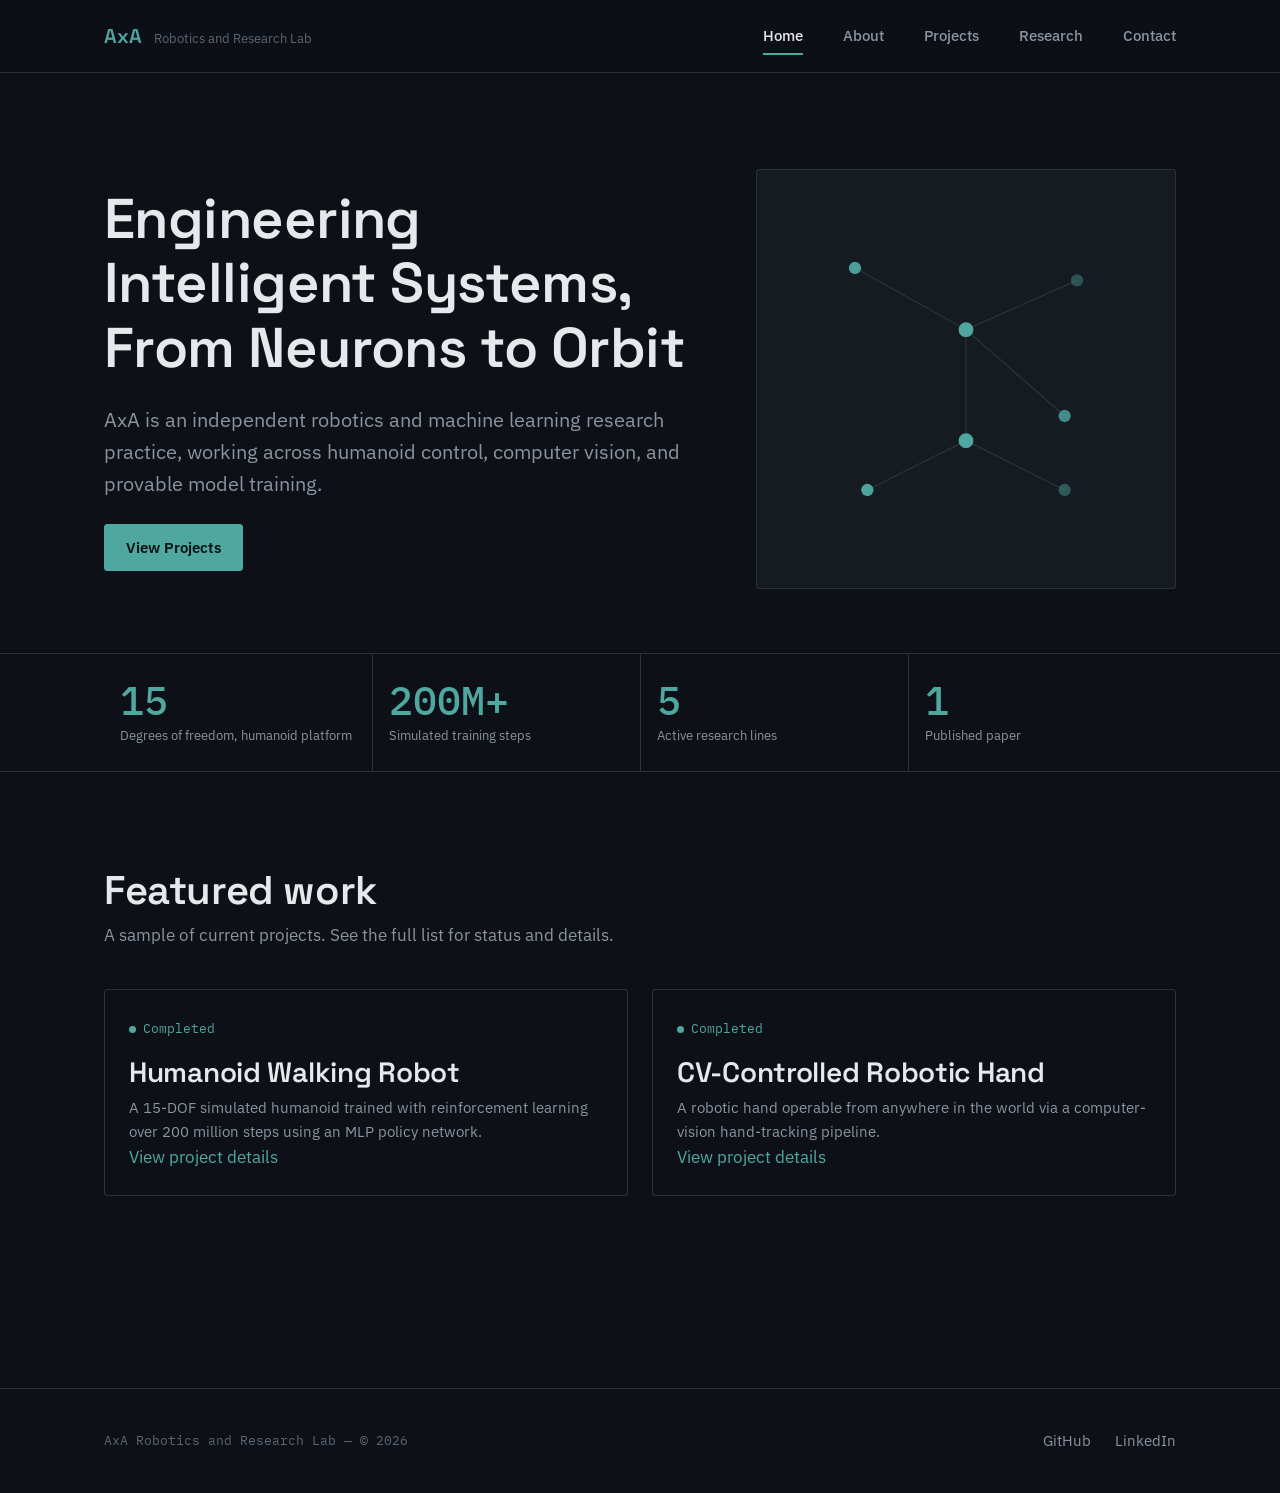
==== index.html @ cd4d795a "Initial commit: design system, home page, projects page" ====
<!DOCTYPE html>
<html lang="en">
<head>
  <meta charset="UTF-8">
  <meta name="viewport" content="width=device-width, initial-scale=1.0">
  <title>AxA Robotics and Research Lab</title>
  <meta name="description" content="AxA Robotics and Research Lab — engineering intelligent systems across humanoid robotics, computer vision, and provable machine learning.">
  <link rel="preconnect" href="https://fonts.googleapis.com">
  <link href="https://fonts.googleapis.com/css2?family=Space+Grotesk:wght@500;600;700&family=IBM+Plex+Sans:wght@400;500;600&family=IBM+Plex+Mono:wght@400;500&display=swap" rel="stylesheet">
  <link rel="stylesheet" href="css/variables.css">
  <link rel="stylesheet" href="css/base.css">
  <link rel="stylesheet" href="css/layout.css">
  <link rel="stylesheet" href="css/home.css">
</head>
<body>

  <header class="navbar">
    <div class="container">
      <a href="index.html" class="brand">
        <span class="brand-mark">AxA</span>
        <span class="brand-full">Robotics and Research Lab</span>
      </a>

      <nav aria-label="Primary">
        <ul class="nav-links" id="nav-links">
          <li><a href="index.html" aria-current="page">Home</a></li>
          <li><a href="about.html">About</a></li>
          <li><a href="projects.html">Projects</a></li>
          <li><a href="research.html">Research</a></li>
          <li><a href="contact.html">Contact</a></li>
        </ul>
      </nav>

      <button class="nav-toggle" aria-label="Toggle navigation menu" aria-expanded="false" aria-controls="nav-links">
        <span></span><span></span><span></span>
      </button>
    </div>
  </header>

  <main>
    <section class="hero">
      <div class="container">
        <div class="hero-copy">
          <h1>Engineering Intelligent Systems, From Neurons to Orbit</h1>
          <p>AxA is an independent robotics and machine learning research practice, working across humanoid control, computer vision, and provable model training.</p>
          <a href="projects.html" class="btn btn-primary">View Projects</a>
        </div>

        <div class="hero-visual" aria-hidden="true">
          <svg viewBox="0 0 300 300" xmlns="http://www.w3.org/2000/svg">
            <g stroke="#2a323c" stroke-width="1">
              <line x1="60" y1="60" x2="150" y2="110"></line>
              <line x1="150" y1="110" x2="240" y2="70"></line>
              <line x1="150" y1="110" x2="150" y2="200"></line>
              <line x1="150" y1="200" x2="70" y2="240"></line>
              <line x1="150" y1="200" x2="230" y2="240"></line>
              <line x1="150" y1="110" x2="230" y2="180"></line>
            </g>
            <g fill="#4fa8a0">
              <circle cx="60" cy="60" r="5">
                <animate attributeName="opacity" values="0.3;1;0.3" dur="3s" repeatCount="indefinite" />
              </circle>
              <circle cx="150" cy="110" r="6" />
              <circle cx="240" cy="70" r="5">
                <animate attributeName="opacity" values="1;0.3;1" dur="2.4s" repeatCount="indefinite" />
              </circle>
              <circle cx="150" cy="200" r="6" />
              <circle cx="70" cy="240" r="5">
                <animate attributeName="opacity" values="0.3;1;0.3" dur="2.8s" repeatCount="indefinite" />
              </circle>
              <circle cx="230" cy="240" r="5">
                <animate attributeName="opacity" values="1;0.3;1" dur="3.4s" repeatCount="indefinite" />
              </circle>
              <circle cx="230" cy="180" r="5">
                <animate attributeName="opacity" values="0.3;1;0.3" dur="2.1s" repeatCount="indefinite" />
              </circle>
            </g>
          </svg>
        </div>
      </div>
    </section>

    <section class="stats-ledger" aria-label="Lab statistics">
      <div class="container">
        <div class="stat">
          <span class="stat-value" data-target="15">0</span>
          <span class="stat-label">Degrees of freedom, humanoid platform</span>
        </div>
        <div class="stat">
          <span class="stat-value" data-target="200" data-suffix="M+">0</span>
          <span class="stat-label">Simulated training steps</span>
        </div>
        <div class="stat">
          <span class="stat-value" data-target="5">0</span>
          <span class="stat-label">Active research lines</span>
        </div>
        <div class="stat">
          <span class="stat-value" data-target="1">0</span>
          <span class="stat-label">Published paper</span>
        </div>
      </div>
    </section>

    <section class="section">
      <div class="container">
        <div class="section-heading">
          <h2>Featured work</h2>
          <p>A sample of current projects. See the full list for status and details.</p>
        </div>

        <div class="featured-grid">
          <article class="preview-card">
            <span class="status status--completed">Completed</span>
            <h3>Humanoid Walking Robot</h3>
            <p>A 15-DOF simulated humanoid trained with reinforcement learning over 200 million steps using an MLP policy network.</p>
            <a href="projects.html">View project details</a>
          </article>

          <article class="preview-card">
            <span class="status status--completed">Completed</span>
            <h3>CV-Controlled Robotic Hand</h3>
            <p>A robotic hand operable from anywhere in the world via a computer-vision hand-tracking pipeline.</p>
            <a href="projects.html">View project details</a>
          </article>
        </div>
      </div>
    </section>
  </main>

  <footer class="site-footer">
    <div class="container">
      <p class="footer-brand">AxA Robotics and Research Lab &mdash; &copy; 2026</p>
      <nav class="footer-links" aria-label="Social">
        <a href="https://github.com/abraaham1" target="_blank" rel="noopener">GitHub</a>
        <a href="https://linkedin.com/in/abdulrahman-iqbal01" target="_blank" rel="noopener">LinkedIn</a>
      </nav>
    </div>
  </footer>

  <script src="js/nav.js"></script>
  <script src="js/stats.js"></script>
</body>
</html>
---- css/variables.css ----
/* ==========================================================================
   AxA Robotics and Research Lab — Design Tokens
   ========================================================================== */

:root {
  /* Color — deep charcoal-blue base, not pure black. Teal = active/real work.
     Amber = in-progress/planned. Color carries meaning throughout the site. */
  --bg-base: #0d1117;
  --bg-panel: #161b22;
  --bg-panel-raised: #1c2229;
  --border-hairline: #2a323c;

  --text-primary: #e6e8eb;
  --text-secondary: #8b949e;
  --text-tertiary: #5c6672;

  --accent-teal: #4fa8a0;
  --accent-teal-dim: #3a7d77;
  --accent-amber: #d97b4f;

  --status-completed: #4fa8a0;
  --status-ongoing: #d97b4f;
  --status-planned: #5c6672;

  /* Type */
  --font-display: 'Space Grotesk', sans-serif;
  --font-body: 'IBM Plex Sans', sans-serif;
  --font-mono: 'IBM Plex Mono', monospace;

  --fs-xs: 0.8125rem;   /* 13px */
  --fs-sm: 0.9375rem;   /* 15px */
  --fs-base: 1.0625rem; /* 17px */
  --fs-md: 1.25rem;     /* 20px */
  --fs-lg: 1.75rem;     /* 28px */
  --fs-xl: 2.5rem;      /* 40px */
  --fs-xxl: 3.5rem;     /* 56px */

  /* Spacing scale */
  --space-1: 0.25rem;
  --space-2: 0.5rem;
  --space-3: 1rem;
  --space-4: 1.5rem;
  --space-5: 2.5rem;
  --space-6: 4rem;
  --space-7: 6rem;

  /* Layout */
  --content-max: 1120px;
  --content-narrow: 680px;
  --radius-sm: 3px;

  /* Motion */
  --ease-standard: cubic-bezier(0.4, 0, 0.2, 1);
  --duration-fast: 150ms;
  --duration-base: 250ms;
}

@media (prefers-reduced-motion: reduce) {
  *, *::before, *::after {
    animation-duration: 0.01ms !important;
    animation-iteration-count: 1 !important;
    transition-duration: 0.01ms !important;
    scroll-behavior: auto !important;
  }
}
---- css/base.css ----
/* ==========================================================================
   Base — resets, typography, generic element styling
   ========================================================================== */

*, *::before, *::after {
  box-sizing: border-box;
  margin: 0;
  padding: 0;
}

html {
  scroll-behavior: smooth;
}

body {
  background-color: var(--bg-base);
  color: var(--text-primary);
  font-family: var(--font-body);
  font-size: var(--fs-base);
  line-height: 1.6;
  -webkit-font-smoothing: antialiased;
}

h1, h2, h3, h4 {
  font-family: var(--font-display);
  font-weight: 600;
  line-height: 1.15;
  letter-spacing: -0.01em;
}

h1 { font-size: var(--fs-xxl); }
h2 { font-size: var(--fs-xl); }
h3 { font-size: var(--fs-lg); }
h4 { font-size: var(--fs-md); }

p {
  max-width: 62ch;
  color: var(--text-secondary);
}

a {
  color: var(--accent-teal);
  text-decoration: none;
}

a:hover {
  text-decoration: underline;
}

ul, ol {
  list-style: none;
}

img, svg {
  display: block;
  max-width: 100%;
}

button {
  font-family: inherit;
  cursor: pointer;
}

/* Visible keyboard focus everywhere — never remove this */
:focus-visible {
  outline: 2px solid var(--accent-teal);
  outline-offset: 3px;
}

/* Layout helpers */
.container {
  max-width: var(--content-max);
  margin-inline: auto;
  padding-inline: var(--space-4);
}

.section {
  padding-block: var(--space-7);
}

.section-heading {
  margin-bottom: var(--space-5);
  max-width: var(--content-narrow);
}

.section-heading p {
  margin-top: var(--space-2);
}

.visually-hidden {
  position: absolute;
  width: 1px;
  height: 1px;
  overflow: hidden;
  clip: rect(0 0 0 0);
  white-space: nowrap;
}

/* Buttons */
.btn {
  display: inline-flex;
  align-items: center;
  gap: var(--space-2);
  padding: 0.7em 1.4em;
  font-family: var(--font-body);
  font-size: var(--fs-sm);
  font-weight: 500;
  border: 1px solid var(--border-hairline);
  border-radius: var(--radius-sm);
  background: transparent;
  color: var(--text-primary);
  transition: border-color var(--duration-fast) var(--ease-standard),
              background-color var(--duration-fast) var(--ease-standard);
}

.btn:hover {
  text-decoration: none;
  border-color: var(--accent-teal);
}

.btn-primary {
  background: var(--accent-teal);
  border-color: var(--accent-teal);
  color: #06120f;
  font-weight: 600;
}

.btn-primary:hover {
  background: var(--accent-teal-dim);
  border-color: var(--accent-teal-dim);
}

/* Status indicator — dot + label, used across Projects/Research cards */
.status {
  display: inline-flex;
  align-items: center;
  gap: 0.5em;
  font-family: var(--font-mono);
  font-size: var(--fs-xs);
  color: var(--text-secondary);
}

.status::before {
  content: '';
  width: 7px;
  height: 7px;
  border-radius: 50%;
  background: currentColor;
  flex-shrink: 0;
}

.status--completed { color: var(--status-completed); }
.status--ongoing { color: var(--status-ongoing); }
.status--planned { color: var(--status-planned); }

@media (max-width: 768px) {
  :root {
    --fs-xxl: 2.5rem;
    --fs-xl: 1.9rem;
    --fs-lg: 1.4rem;
  }
  .section { padding-block: var(--space-6); }
}
---- css/layout.css ----
/* ==========================================================================
   Layout — navbar, footer, shared page chrome
   ========================================================================== */

.navbar {
  position: sticky;
  top: 0;
  z-index: 100;
  background: rgba(13, 17, 23, 0.92);
  backdrop-filter: blur(8px);
  border-bottom: 1px solid var(--border-hairline);
}

.navbar .container {
  display: flex;
  align-items: center;
  justify-content: space-between;
  height: 72px;
}

.brand {
  display: flex;
  align-items: baseline;
  gap: 0.6em;
  font-family: var(--font-display);
  font-size: var(--fs-md);
  font-weight: 600;
  color: var(--text-primary);
}

.brand:hover {
  text-decoration: none;
}

.brand-mark {
  color: var(--accent-teal);
}

.brand-full {
  font-family: var(--font-body);
  font-size: var(--fs-xs);
  font-weight: 400;
  color: var(--text-tertiary);
  display: none;
}

@media (min-width: 640px) {
  .brand-full { display: inline; }
}

.nav-links {
  display: flex;
  gap: var(--space-5);
}

.nav-links a {
  color: var(--text-secondary);
  font-size: var(--fs-sm);
  font-weight: 500;
  padding-block: var(--space-2);
  border-bottom: 2px solid transparent;
  transition: color var(--duration-fast) var(--ease-standard),
              border-color var(--duration-fast) var(--ease-standard);
}

.nav-links a:hover {
  color: var(--text-primary);
  text-decoration: none;
}

.nav-links a[aria-current="page"] {
  color: var(--text-primary);
  border-bottom-color: var(--accent-teal);
}

.nav-toggle {
  display: none;
  flex-direction: column;
  justify-content: center;
  gap: 5px;
  width: 40px;
  height: 40px;
  background: transparent;
  border: none;
}

.nav-toggle span {
  display: block;
  height: 2px;
  width: 100%;
  background: var(--text-primary);
  transition: transform var(--duration-base) var(--ease-standard),
              opacity var(--duration-base) var(--ease-standard);
}

.nav-toggle[aria-expanded="true"] span:nth-child(1) {
  transform: translateY(7px) rotate(45deg);
}
.nav-toggle[aria-expanded="true"] span:nth-child(2) {
  opacity: 0;
}
.nav-toggle[aria-expanded="true"] span:nth-child(3) {
  transform: translateY(-7px) rotate(-45deg);
}

@media (max-width: 768px) {
  .nav-toggle {
    display: flex;
  }

  .nav-links {
    position: absolute;
    top: 72px;
    left: 0;
    right: 0;
    flex-direction: column;
    gap: 0;
    background: var(--bg-panel);
    border-bottom: 1px solid var(--border-hairline);
    max-height: 0;
    overflow: hidden;
    transition: max-height var(--duration-base) var(--ease-standard);
  }

  .nav-links.is-open {
    max-height: 320px;
  }

  .nav-links a {
    padding: var(--space-3) var(--space-4);
    border-bottom: 1px solid var(--border-hairline);
    width: 100%;
  }

  .nav-links a[aria-current="page"] {
    border-left: 3px solid var(--accent-teal);
    border-bottom: 1px solid var(--border-hairline);
  }
}

/* Footer */
.site-footer {
  border-top: 1px solid var(--border-hairline);
  padding-block: var(--space-5);
  margin-top: var(--space-7);
}

.site-footer .container {
  display: flex;
  flex-wrap: wrap;
  align-items: center;
  justify-content: space-between;
  gap: var(--space-3);
}

.footer-brand {
  font-family: var(--font-mono);
  font-size: var(--fs-xs);
  color: var(--text-tertiary);
}

.footer-links {
  display: flex;
  gap: var(--space-4);
}

.footer-links a {
  color: var(--text-secondary);
  font-size: var(--fs-sm);
}
---- css/home.css ----
/* ==========================================================================
   Home page — hero, stats ledger, featured projects
   ========================================================================== */

.hero {
  padding-block: var(--space-7) var(--space-6);
}

.hero .container {
  display: grid;
  grid-template-columns: 1.4fr 1fr;
  gap: var(--space-6);
  align-items: center;
}

.hero-copy h1 {
  margin-bottom: var(--space-4);
}

.hero-copy p {
  font-size: var(--fs-md);
  margin-bottom: var(--space-4);
}

.hero-visual {
  border: 1px solid var(--border-hairline);
  background: var(--bg-panel);
  border-radius: var(--radius-sm);
  aspect-ratio: 1 / 1;
  display: flex;
  align-items: center;
  justify-content: center;
  padding: var(--space-4);
}

.hero-visual svg {
  width: 100%;
  height: 100%;
}

/* Stats ledger — spec-sheet style row, not cards */
.stats-ledger {
  border-top: 1px solid var(--border-hairline);
  border-bottom: 1px solid var(--border-hairline);
}

.stats-ledger .container {
  display: grid;
  grid-template-columns: repeat(4, 1fr);
}

.stat {
  padding: var(--space-4) var(--space-3);
  border-left: 1px solid var(--border-hairline);
  text-align: left;
}

.stat:first-child {
  border-left: none;
}

.stat-value {
  display: block;
  font-family: var(--font-mono);
  font-size: var(--fs-xl);
  font-weight: 500;
  color: var(--accent-teal);
  line-height: 1.1;
}

.stat-label {
  display: block;
  margin-top: var(--space-1);
  font-size: var(--fs-xs);
  color: var(--text-secondary);
}

/* Featured project preview cards */
.featured-grid {
  display: grid;
  grid-template-columns: repeat(2, 1fr);
  gap: var(--space-4);
}

.preview-card {
  border: 1px solid var(--border-hairline);
  border-radius: var(--radius-sm);
  padding: var(--space-4);
  transition: border-color var(--duration-fast) var(--ease-standard);
}

.preview-card:hover {
  border-color: var(--accent-teal-dim);
}

.preview-card h3 {
  margin-block: var(--space-2);
}

.preview-card p {
  font-size: var(--fs-sm);
}

.preview-card .status {
  margin-bottom: var(--space-2);
}

@media (max-width: 900px) {
  .hero .container {
    grid-template-columns: 1fr;
  }

  .hero-visual {
    max-width: 320px;
    margin-inline: auto;
  }

  .stats-ledger .container {
    grid-template-columns: repeat(2, 1fr);
  }

  .stat:nth-child(3) {
    border-left: none;
  }

  .featured-grid {
    grid-template-columns: 1fr;
  }
}
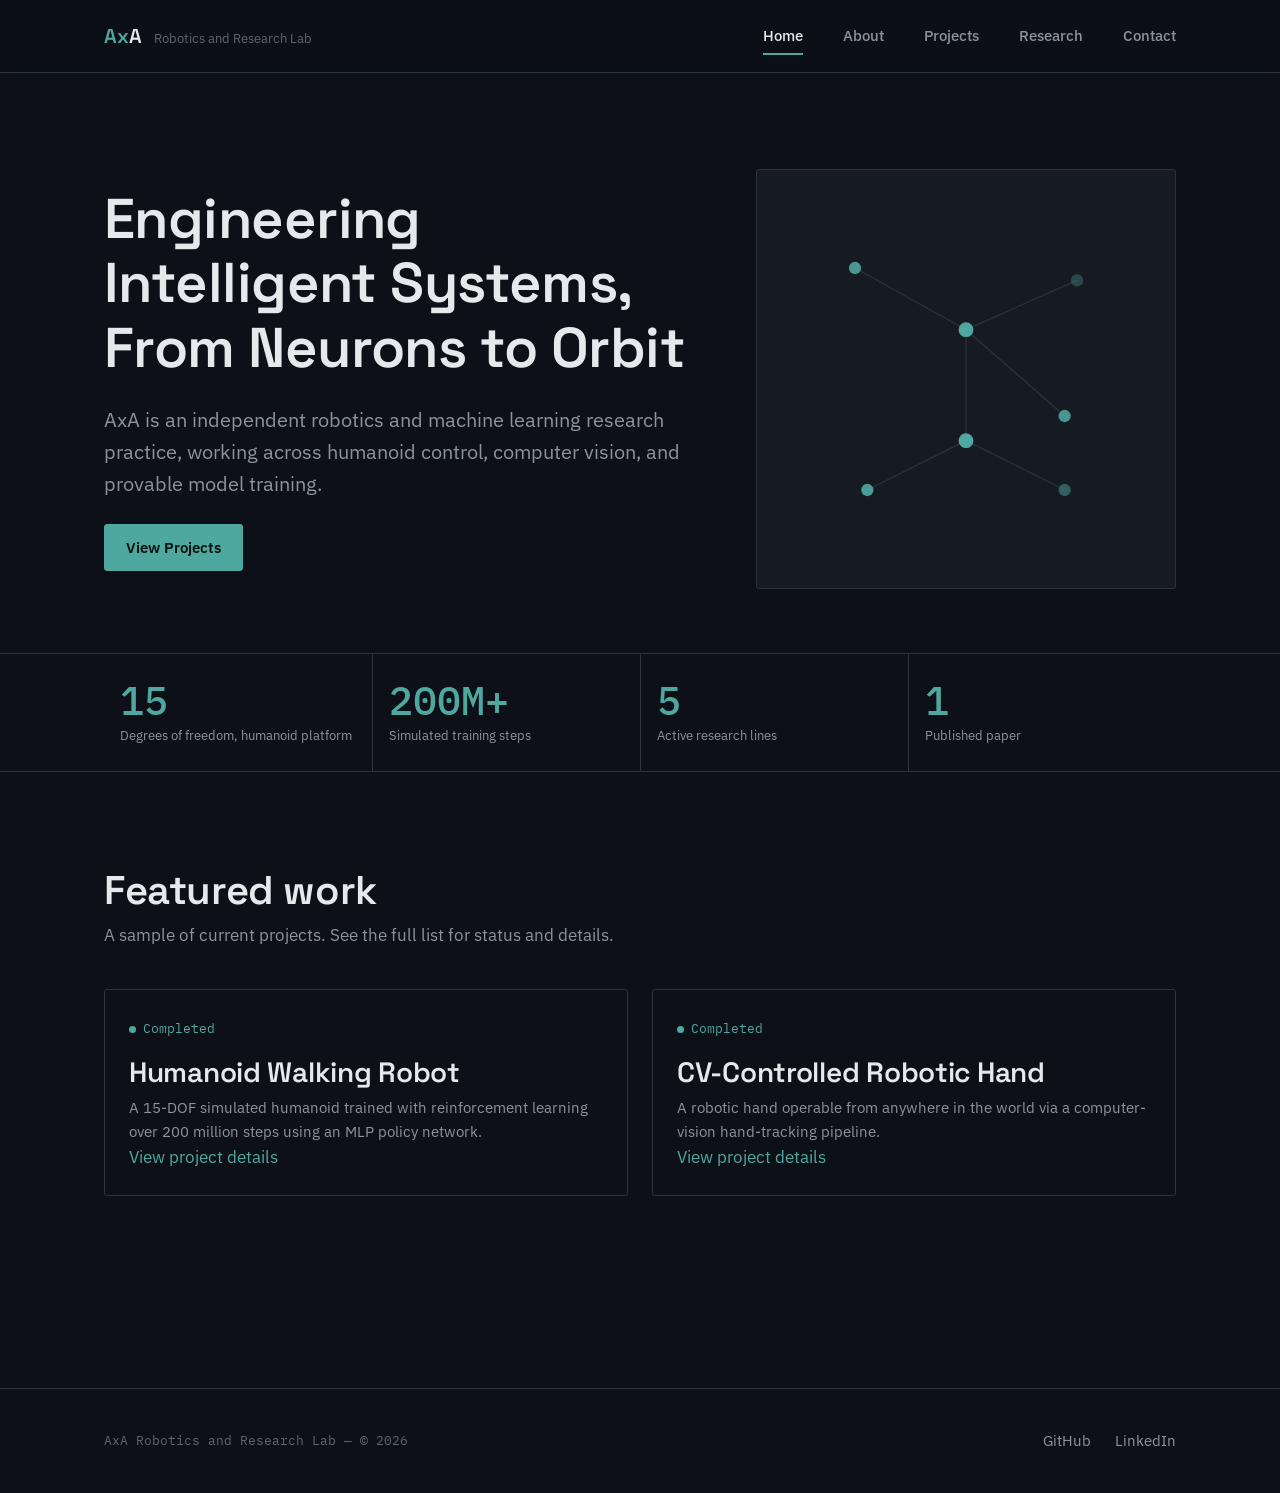
==== commit d0fe7b27: "Add research page with accordion and roadmap; fix AxA wordmark spacing" ====
--- a/index.html
+++ b/index.html
@@ -17,7 +17,7 @@
   <header class="navbar">
     <div class="container">
       <a href="index.html" class="brand">
-        <span class="brand-mark">AxA</span>
+        <span class="brand-wordmark"><span class="brand-mark">Ax</span><span>A</span></span>
         <span class="brand-full">Robotics and Research Lab</span>
       </a>
 
--- a/css/layout.css
+++ b/css/layout.css
@@ -30,6 +30,10 @@
 
 .brand:hover {
   text-decoration: none;
+}
+
+.brand-wordmark {
+  display: inline-flex;
 }
 
 .brand-mark {
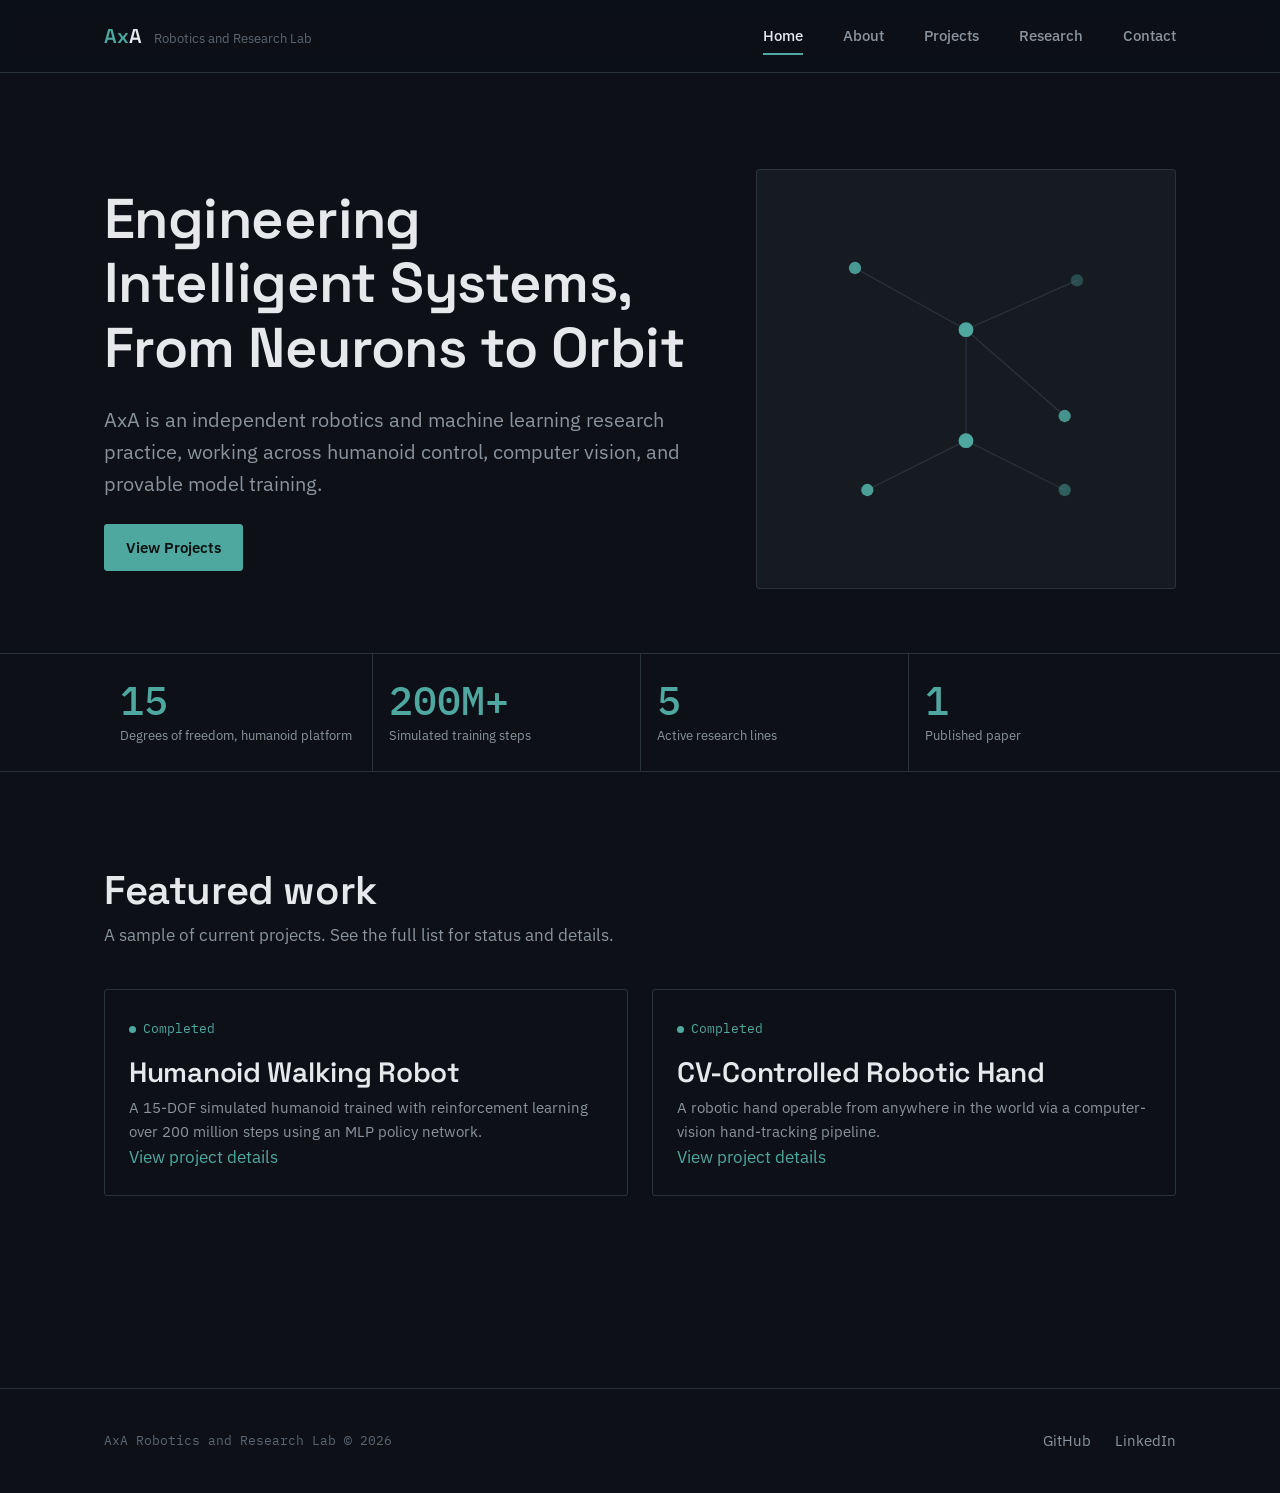
==== commit 1db96deb: "Some changes in framing and context" ====
--- a/index.html
+++ b/index.html
@@ -4,7 +4,7 @@
   <meta charset="UTF-8">
   <meta name="viewport" content="width=device-width, initial-scale=1.0">
   <title>AxA Robotics and Research Lab</title>
-  <meta name="description" content="AxA Robotics and Research Lab — engineering intelligent systems across humanoid robotics, computer vision, and provable machine learning.">
+  <meta name="description" content="AxA Robotics and Research Lab, engineering intelligent systems across humanoid robotics, computer vision, and provable machine learning.">
   <link rel="preconnect" href="https://fonts.googleapis.com">
   <link href="https://fonts.googleapis.com/css2?family=Space+Grotesk:wght@500;600;700&family=IBM+Plex+Sans:wght@400;500;600&family=IBM+Plex+Mono:wght@400;500&display=swap" rel="stylesheet">
   <link rel="stylesheet" href="css/variables.css">
@@ -129,7 +129,7 @@
 
   <footer class="site-footer">
     <div class="container">
-      <p class="footer-brand">AxA Robotics and Research Lab &mdash; &copy; 2026</p>
+      <p class="footer-brand">AxA Robotics and Research Lab &copy; 2026</p>
       <nav class="footer-links" aria-label="Social">
         <a href="https://github.com/abraaham1" target="_blank" rel="noopener">GitHub</a>
         <a href="https://linkedin.com/in/abdulrahman-iqbal01" target="_blank" rel="noopener">LinkedIn</a>
--- a/css/variables.css
+++ b/css/variables.css
@@ -1,10 +1,4 @@
-/* ==========================================================================
-   AxA Robotics and Research Lab — Design Tokens
-   ========================================================================== */
-
 :root {
-  /* Color — deep charcoal-blue base, not pure black. Teal = active/real work.
-     Amber = in-progress/planned. Color carries meaning throughout the site. */
   --bg-base: #0d1117;
   --bg-panel: #161b22;
   --bg-panel-raised: #1c2229;
@@ -22,20 +16,18 @@
   --status-ongoing: #d97b4f;
   --status-planned: #5c6672;
 
-  /* Type */
   --font-display: 'Space Grotesk', sans-serif;
   --font-body: 'IBM Plex Sans', sans-serif;
   --font-mono: 'IBM Plex Mono', monospace;
 
-  --fs-xs: 0.8125rem;   /* 13px */
-  --fs-sm: 0.9375rem;   /* 15px */
-  --fs-base: 1.0625rem; /* 17px */
-  --fs-md: 1.25rem;     /* 20px */
-  --fs-lg: 1.75rem;     /* 28px */
-  --fs-xl: 2.5rem;      /* 40px */
-  --fs-xxl: 3.5rem;     /* 56px */
+  --fs-xs: 0.8125rem;
+  --fs-sm: 0.9375rem;
+  --fs-base: 1.0625rem;
+  --fs-md: 1.25rem;
+  --fs-lg: 1.75rem;
+  --fs-xl: 2.5rem;
+  --fs-xxl: 3.5rem;
 
-  /* Spacing scale */
   --space-1: 0.25rem;
   --space-2: 0.5rem;
   --space-3: 1rem;
@@ -44,12 +36,10 @@
   --space-6: 4rem;
   --space-7: 6rem;
 
-  /* Layout */
   --content-max: 1120px;
   --content-narrow: 680px;
   --radius-sm: 3px;
 
-  /* Motion */
   --ease-standard: cubic-bezier(0.4, 0, 0.2, 1);
   --duration-fast: 150ms;
   --duration-base: 250ms;
--- a/css/base.css
+++ b/css/base.css
@@ -1,7 +1,3 @@
-/* ==========================================================================
-   Base — resets, typography, generic element styling
-   ========================================================================== */
-
 *, *::before, *::after {
   box-sizing: border-box;
   margin: 0;
@@ -61,13 +57,11 @@
   cursor: pointer;
 }
 
-/* Visible keyboard focus everywhere — never remove this */
 :focus-visible {
   outline: 2px solid var(--accent-teal);
   outline-offset: 3px;
 }
 
-/* Layout helpers */
 .container {
   max-width: var(--content-max);
   margin-inline: auto;
@@ -96,7 +90,6 @@
   white-space: nowrap;
 }
 
-/* Buttons */
 .btn {
   display: inline-flex;
   align-items: center;
@@ -130,7 +123,6 @@
   border-color: var(--accent-teal-dim);
 }
 
-/* Status indicator — dot + label, used across Projects/Research cards */
 .status {
   display: inline-flex;
   align-items: center;
--- a/css/layout.css
+++ b/css/layout.css
@@ -1,7 +1,3 @@
-/* ==========================================================================
-   Layout — navbar, footer, shared page chrome
-   ========================================================================== */
-
 .navbar {
   position: sticky;
   top: 0;
@@ -142,7 +138,6 @@
   }
 }
 
-/* Footer */
 .site-footer {
   border-top: 1px solid var(--border-hairline);
   padding-block: var(--space-5);
--- a/css/home.css
+++ b/css/home.css
@@ -1,7 +1,3 @@
-/* ==========================================================================
-   Home page — hero, stats ledger, featured projects
-   ========================================================================== */
-
 .hero {
   padding-block: var(--space-7) var(--space-6);
 }
@@ -38,7 +34,6 @@
   height: 100%;
 }
 
-/* Stats ledger — spec-sheet style row, not cards */
 .stats-ledger {
   border-top: 1px solid var(--border-hairline);
   border-bottom: 1px solid var(--border-hairline);
@@ -75,7 +70,6 @@
   color: var(--text-secondary);
 }
 
-/* Featured project preview cards */
 .featured-grid {
   display: grid;
   grid-template-columns: repeat(2, 1fr);
@@ -86,11 +80,13 @@
   border: 1px solid var(--border-hairline);
   border-radius: var(--radius-sm);
   padding: var(--space-4);
-  transition: border-color var(--duration-fast) var(--ease-standard);
+  transition: border-color var(--duration-fast) var(--ease-standard),
+              box-shadow var(--duration-fast) var(--ease-standard);
 }
 
 .preview-card:hover {
   border-color: var(--accent-teal-dim);
+  box-shadow: 0 4px 24px rgba(0, 0, 0, 0.25);
 }
 
 .preview-card h3 {
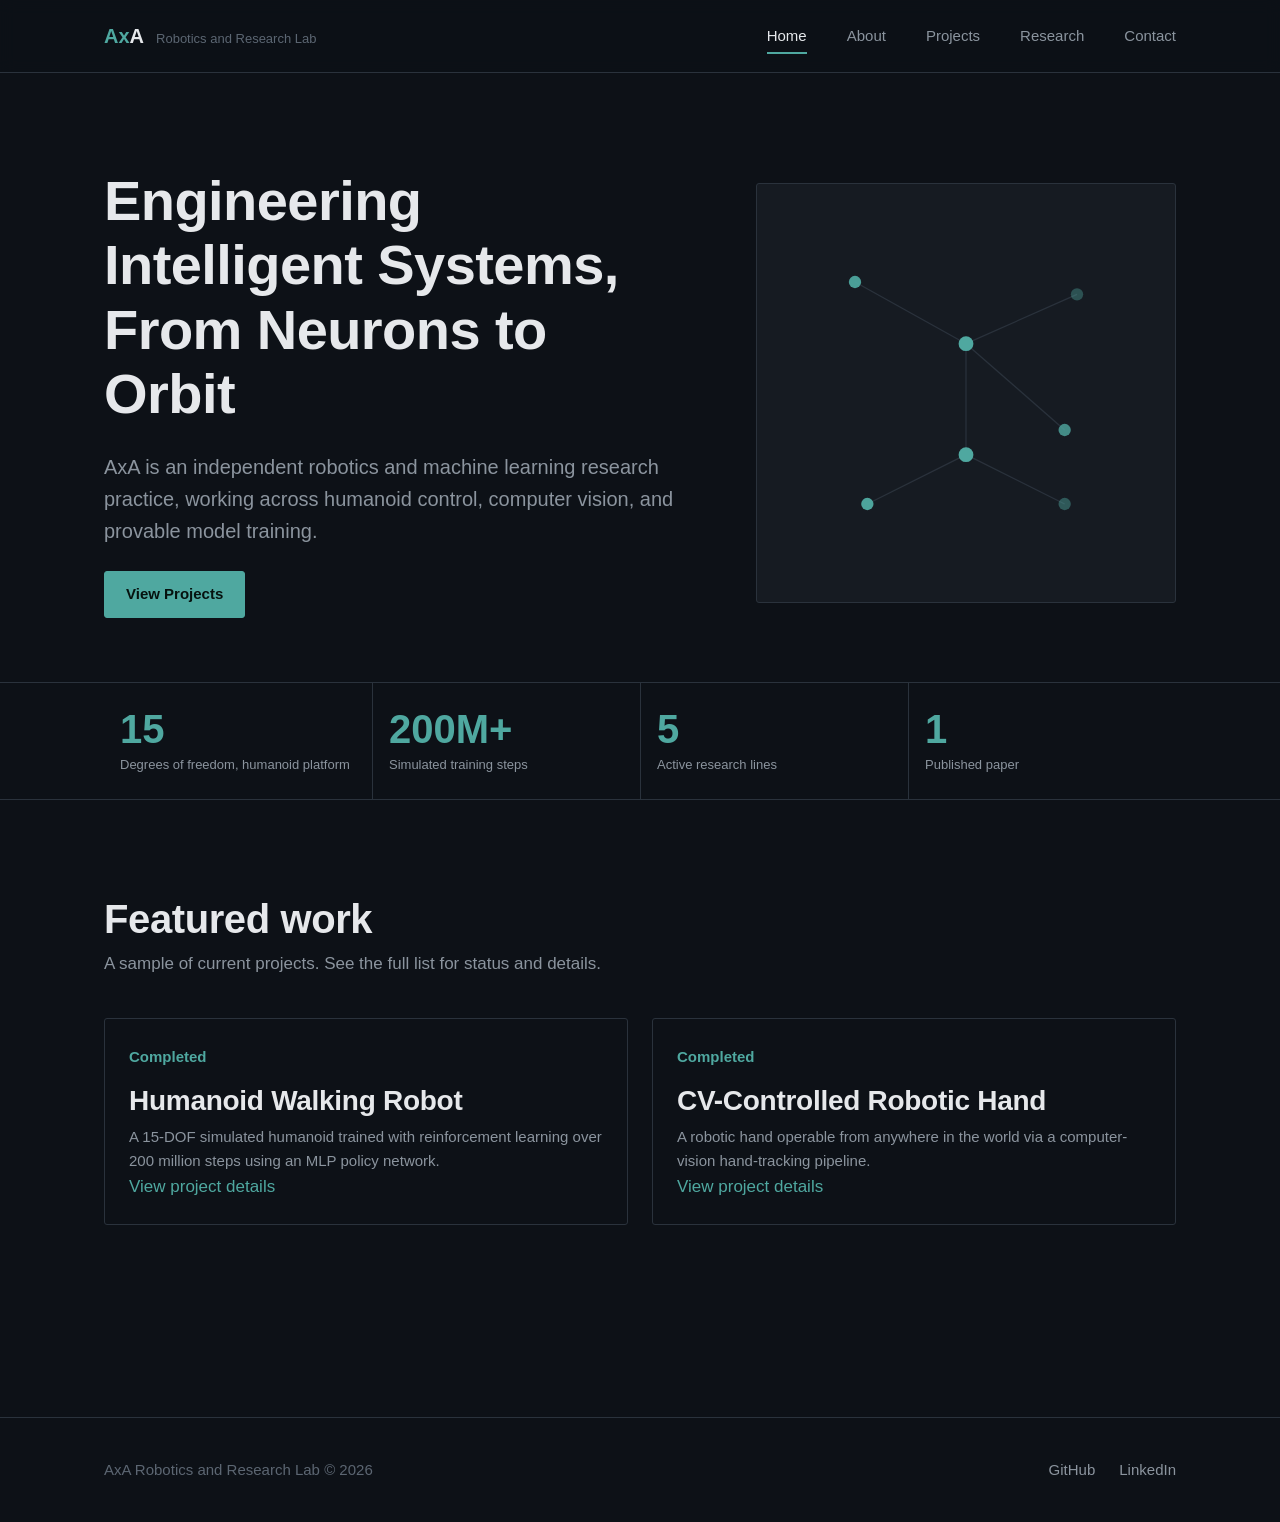
==== commit 4d261888: "Switch to Aptos font stack, rebuild contact form as centered floating card" ====
--- a/index.html
+++ b/index.html
@@ -5,8 +5,6 @@
   <meta name="viewport" content="width=device-width, initial-scale=1.0">
   <title>AxA Robotics and Research Lab</title>
   <meta name="description" content="AxA Robotics and Research Lab, engineering intelligent systems across humanoid robotics, computer vision, and provable machine learning.">
-  <link rel="preconnect" href="https://fonts.googleapis.com">
-  <link href="https://fonts.googleapis.com/css2?family=Space+Grotesk:wght@500;600;700&family=IBM+Plex+Sans:wght@400;500;600&family=IBM+Plex+Mono:wght@400;500&display=swap" rel="stylesheet">
   <link rel="stylesheet" href="css/variables.css">
   <link rel="stylesheet" href="css/base.css">
   <link rel="stylesheet" href="css/layout.css">
--- a/css/variables.css
+++ b/css/variables.css
@@ -16,8 +16,8 @@
   --status-ongoing: #d97b4f;
   --status-planned: #5c6672;
 
-  --font-display: 'Space Grotesk', sans-serif;
-  --font-body: 'IBM Plex Sans', sans-serif;
+  --font-display: Aptos, 'Segoe UI', Calibri, -apple-system, BlinkMacSystemFont, 'Helvetica Neue', Arial, sans-serif;
+  --font-body: Aptos, 'Segoe UI', Calibri, -apple-system, BlinkMacSystemFont, 'Helvetica Neue', Arial, sans-serif;
   --font-mono: 'IBM Plex Mono', monospace;
 
   --fs-xs: 0.8125rem;
--- a/css/base.css
+++ b/css/base.css
@@ -126,19 +126,10 @@
 .status {
   display: inline-flex;
   align-items: center;
-  gap: 0.5em;
-  font-family: var(--font-mono);
-  font-size: var(--fs-xs);
+  font-family: var(--font-body);
+  font-size: var(--fs-sm);
+  font-weight: 600;
   color: var(--text-secondary);
-}
-
-.status::before {
-  content: '';
-  width: 7px;
-  height: 7px;
-  border-radius: 50%;
-  background: currentColor;
-  flex-shrink: 0;
 }
 
 .status--completed { color: var(--status-completed); }
--- a/css/layout.css
+++ b/css/layout.css
@@ -153,8 +153,8 @@
 }
 
 .footer-brand {
-  font-family: var(--font-mono);
-  font-size: var(--fs-xs);
+  font-family: var(--font-body);
+  font-size: var(--fs-sm);
   color: var(--text-tertiary);
 }
 
--- a/css/home.css
+++ b/css/home.css
@@ -56,9 +56,9 @@
 
 .stat-value {
   display: block;
-  font-family: var(--font-mono);
+  font-family: var(--font-display);
   font-size: var(--fs-xl);
-  font-weight: 500;
+  font-weight: 600;
   color: var(--accent-teal);
   line-height: 1.1;
 }
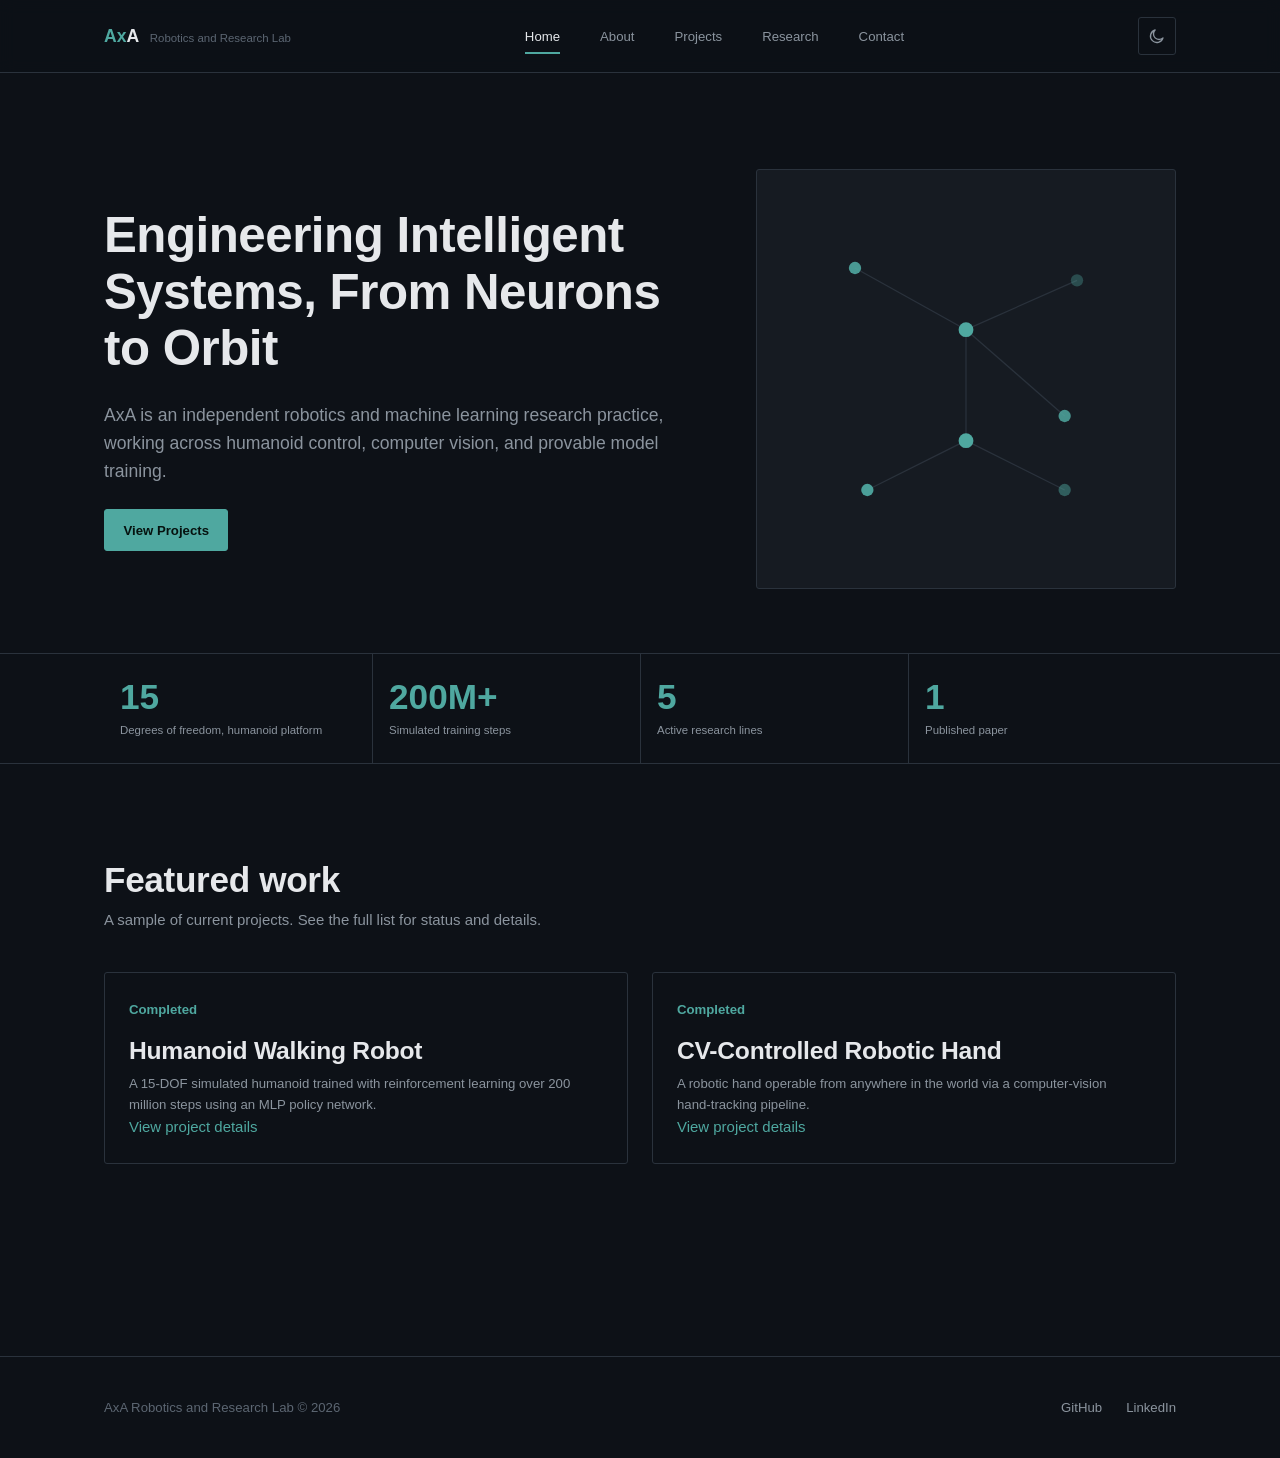
==== commit a74eabe8: "Add dark/light theme toggle" ====
--- a/index.html
+++ b/index.html
@@ -2,6 +2,15 @@
 <html lang="en">
 <head>
   <meta charset="UTF-8">
+  <script>
+    (function () {
+      try {
+        if (localStorage.getItem("axa-theme") === "light") {
+          document.documentElement.setAttribute("data-theme", "light");
+        }
+      } catch (err) {}
+    })();
+  </script>
   <meta name="viewport" content="width=device-width, initial-scale=1.0">
   <title>AxA Robotics and Research Lab</title>
   <meta name="description" content="AxA Robotics and Research Lab, engineering intelligent systems across humanoid robotics, computer vision, and provable machine learning.">
@@ -29,9 +38,19 @@
         </ul>
       </nav>
 
-      <button class="nav-toggle" aria-label="Toggle navigation menu" aria-expanded="false" aria-controls="nav-links">
-        <span></span><span></span><span></span>
-      </button>
+      <div class="nav-controls">
+        <button class="theme-toggle" aria-label="Toggle light and dark theme" aria-pressed="false">
+          <svg class="icon-moon" viewBox="0 0 24 24"><path d="M20 14.5A8.5 8.5 0 1 1 9.5 4a7 7 0 0 0 10.5 10.5Z"/></svg>
+          <svg class="icon-sun" viewBox="0 0 24 24">
+            <circle cx="12" cy="12" r="4.5"/>
+            <path d="M12 2.5v2.5M12 19v2.5M4.2 4.2l1.8 1.8M18 18l1.8 1.8M2.5 12H5M19 12h2.5M4.2 19.8L6 18M18 6l1.8-1.8"/>
+          </svg>
+        </button>
+
+        <button class="nav-toggle" aria-label="Toggle navigation menu" aria-expanded="false" aria-controls="nav-links">
+          <span></span><span></span><span></span>
+        </button>
+      </div>
     </div>
   </header>
 
@@ -136,6 +155,7 @@
   </footer>
 
   <script src="js/nav.js"></script>
+  <script src="js/theme.js"></script>
   <script src="js/stats.js"></script>
 </body>
 </html>
--- a/css/variables.css
+++ b/css/variables.css
@@ -16,17 +16,19 @@
   --status-ongoing: #d97b4f;
   --status-planned: #5c6672;
 
+  --navbar-backdrop: rgba(13, 17, 23, 0.92);
+
   --font-display: Aptos, 'Segoe UI', Calibri, -apple-system, BlinkMacSystemFont, 'Helvetica Neue', Arial, sans-serif;
   --font-body: Aptos, 'Segoe UI', Calibri, -apple-system, BlinkMacSystemFont, 'Helvetica Neue', Arial, sans-serif;
   --font-mono: 'IBM Plex Mono', monospace;
 
-  --fs-xs: 0.8125rem;
-  --fs-sm: 0.9375rem;
-  --fs-base: 1.0625rem;
-  --fs-md: 1.25rem;
-  --fs-lg: 1.75rem;
-  --fs-xl: 2.5rem;
-  --fs-xxl: 3.5rem;
+  --fs-xs: 0.715rem;
+  --fs-sm: 0.825rem;
+  --fs-base: 0.935rem;
+  --fs-md: 1.1rem;
+  --fs-lg: 1.54rem;
+  --fs-xl: 2.2rem;
+  --fs-xxl: 3.08rem;
 
   --space-1: 0.25rem;
   --space-2: 0.5rem;
@@ -45,6 +47,31 @@
   --duration-base: 250ms;
 }
 
+/* Light theme — toggled by adding data-theme="light" to <html>.
+   Same variable names as the dark (default) theme above, so every
+   component that already reads var(--bg-base) etc. repaints
+   automatically with no per-component changes needed. */
+[data-theme="light"] {
+  --bg-base: #f7f6f2;
+  --bg-panel: #ffffff;
+  --bg-panel-raised: #f0efe9;
+  --border-hairline: #dcd9d0;
+
+  --text-primary: #1c1f24;
+  --text-secondary: #565c66;
+  --text-tertiary: #8a8f99;
+
+  --accent-teal: #2f8078;
+  --accent-teal-dim: #256560;
+  --accent-amber: #b85f34;
+
+  --status-completed: #2f8078;
+  --status-ongoing: #b85f34;
+  --status-planned: #8a8f99;
+
+  --navbar-backdrop: rgba(247, 246, 242, 0.92);
+}
+
 @media (prefers-reduced-motion: reduce) {
   *, *::before, *::after {
     animation-duration: 0.01ms !important;
--- a/css/base.css
+++ b/css/base.css
@@ -138,9 +138,9 @@
 
 @media (max-width: 768px) {
   :root {
-    --fs-xxl: 2.5rem;
-    --fs-xl: 1.9rem;
-    --fs-lg: 1.4rem;
+    --fs-xxl: 2.2rem;
+    --fs-xl: 1.672rem;
+    --fs-lg: 1.232rem;
   }
   .section { padding-block: var(--space-6); }
 }
--- a/css/layout.css
+++ b/css/layout.css
@@ -2,7 +2,7 @@
   position: sticky;
   top: 0;
   z-index: 100;
-  background: rgba(13, 17, 23, 0.92);
+  background: var(--navbar-backdrop);
   backdrop-filter: blur(8px);
   border-bottom: 1px solid var(--border-hairline);
 }
@@ -71,6 +71,57 @@
 .nav-links a[aria-current="page"] {
   color: var(--text-primary);
   border-bottom-color: var(--accent-teal);
+}
+
+.nav-controls {
+  display: flex;
+  align-items: center;
+  gap: var(--space-3);
+}
+
+.theme-toggle {
+  display: flex;
+  align-items: center;
+  justify-content: center;
+  width: 38px;
+  height: 38px;
+  border: 1px solid var(--border-hairline);
+  border-radius: var(--radius-sm);
+  background: transparent;
+  color: var(--text-secondary);
+  transition: border-color var(--duration-fast) var(--ease-standard),
+              color var(--duration-fast) var(--ease-standard);
+}
+
+.theme-toggle:hover {
+  border-color: var(--accent-teal);
+  color: var(--text-primary);
+}
+
+.theme-toggle svg {
+  width: 18px;
+  height: 18px;
+  stroke: currentColor;
+  fill: none;
+  stroke-width: 1.8;
+  stroke-linecap: round;
+  stroke-linejoin: round;
+}
+
+.theme-toggle .icon-moon {
+  display: block;
+}
+
+.theme-toggle .icon-sun {
+  display: none;
+}
+
+[data-theme="light"] .theme-toggle .icon-moon {
+  display: none;
+}
+
+[data-theme="light"] .theme-toggle .icon-sun {
+  display: block;
 }
 
 .nav-toggle {
